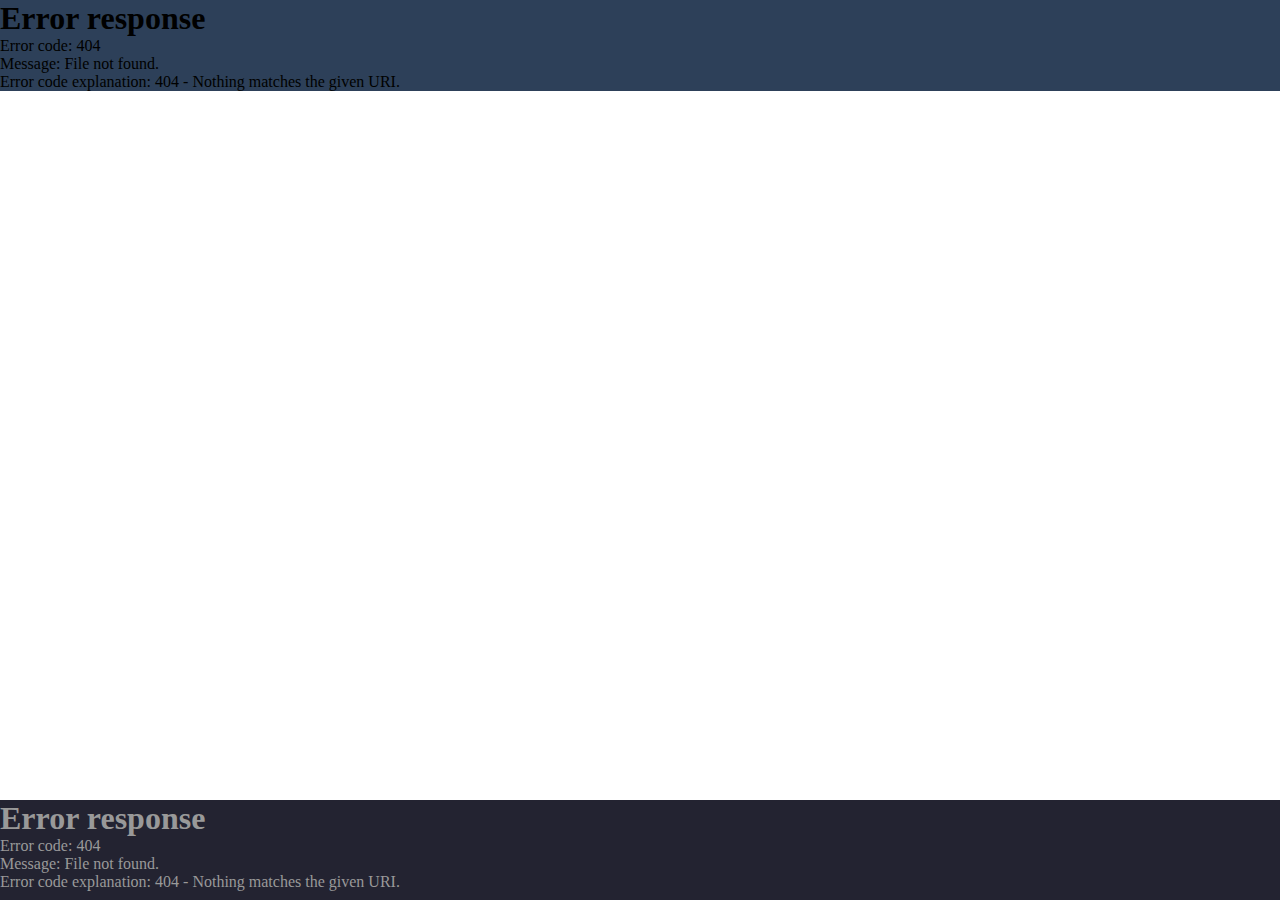
==== games.html @ 42f0d4dd "Create games.html" ====
<!doctype html>
<html>
	<head>

		<title>Games</title>		
		<meta charset="UTF-8">
		<link rel="stylesheet" href="css/style.css"/>
		<script type="text/javascript" src="js/script.js"></script>
		
	</head>
	<body>
	
		<header></header>
		<section></section>
		<footer></footer>	
				
	</body>
</html>
---- css/style.css ----
*{
	margin: 0;
	padding: 0;
}

html{ height:100%; }

body{
	min-height:100%;
	padding:0;
	margin:0;
	position:relative;
	background: #ffffff;
}

body::after{
	content:'';
	display:block;
	height:100px;
}

.cleaner{
	clear: both;
}

header{
	background: #2D4059;//#222222
}

header .wrap_header{
	width: 780px;
	margin: 0 auto;
	padding: 10px 0;
	display: table;
}

.wrap_header .wrap_logo{
	background: #EA5455;
	display: table-cell;
	padding: 10px 20px;
}
.wrap_header .wrap_space{
	display: table-cell;
	padding: 0 10px;
}
.wrap_header .wrap_nav{
	display: table-cell;
  vertical-align: middle;
}
.wrap_header .wrap_nav nav{
	list-style-type: none;
  overflow: hidden;
}
.wrap_header .wrap_nav li{
	float: left;
}
.wrap_header .wrap_nav li a{
	color: #fff;
  padding: 10px 25px;
  text-decoration: none;
	font-size: 17px;
	display: block;
}
.wrap_header .wrap_nav li a.active_btn{
	background-color: #F07B3F;//#FF8B00
}

footer{ 
  position:absolute; 
  bottom:0; 
  width:100%; 
  height:100px; 
  background-color:#232331; 
  color: #999999; 
}
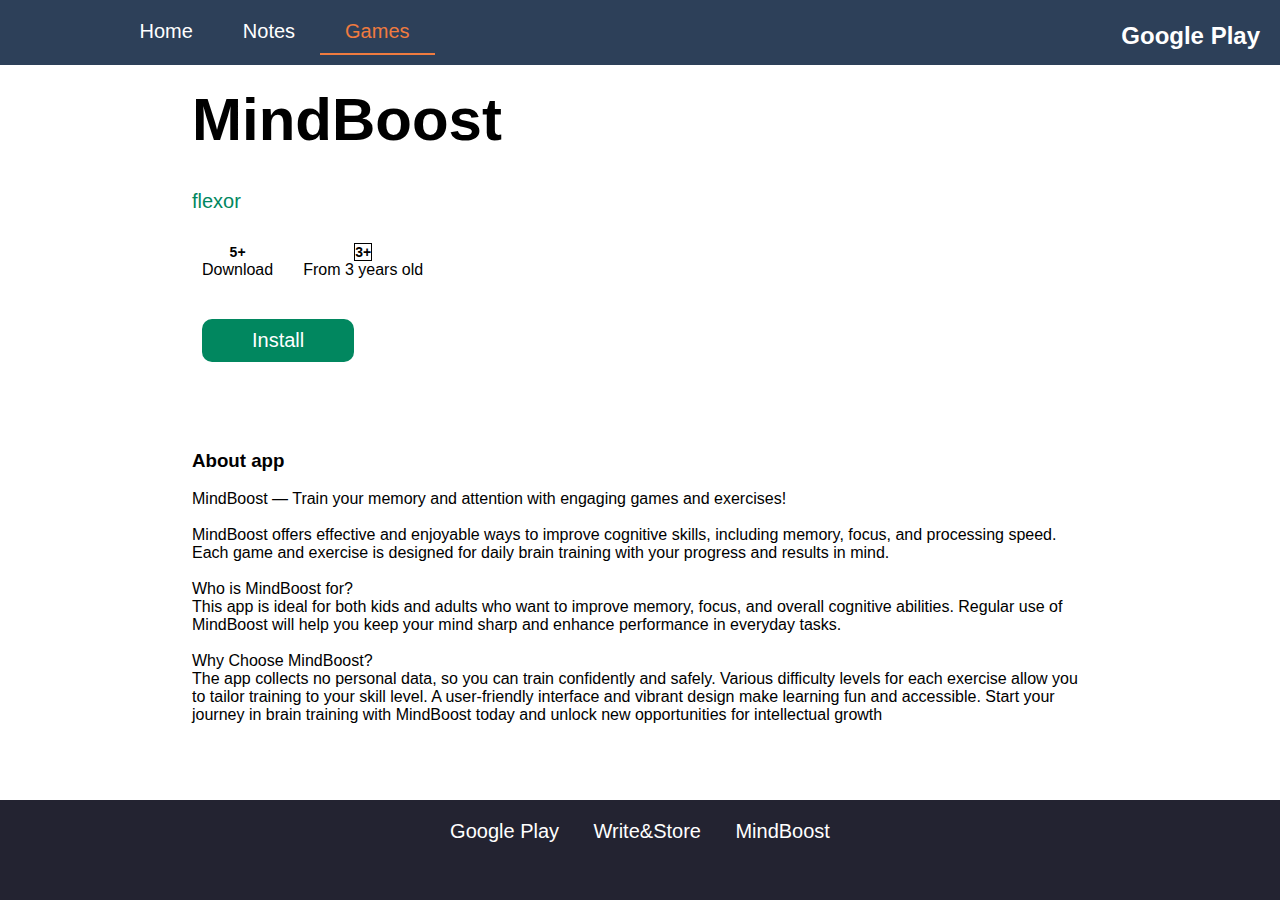
==== commit 9086a931: "Add files via upload" ====
--- a/games.html
+++ b/games.html
@@ -1,18 +1,18 @@
-<!doctype html>
-<html>
-	<head>
-
-		<title>Games</title>		
-		<meta charset="UTF-8">
-		<link rel="stylesheet" href="css/style.css"/>
-		<script type="text/javascript" src="js/script.js"></script>
-		
-	</head>
-	<body>
-	
-		<header></header>
-		<section></section>
-		<footer></footer>	
-				
-	</body>
-</html>
+<!doctype html>
+<html>
+	<head>
+
+		<title>Games</title>		
+		<meta charset="UTF-8">
+		<link rel="stylesheet" href="css/style.css"/>
+		<script type="text/javascript" src="js/script.js"></script>
+		
+	</head>
+	<body>
+	
+		<header></header>
+		<section></section>
+		<footer></footer>	
+				
+	</body>
+</html>--- a/css/style.css
+++ b/css/style.css
@@ -1,75 +1,124 @@
-*{
-	margin: 0;
-	padding: 0;
-}
-
-html{ height:100%; }
-
-body{
-	min-height:100%;
-	padding:0;
-	margin:0;
-	position:relative;
-	background: #ffffff;
-}
-
-body::after{
-	content:'';
-	display:block;
-	height:100px;
-}
-
-.cleaner{
-	clear: both;
-}
-
-header{
-	background: #2D4059;//#222222
-}
-
-header .wrap_header{
-	width: 780px;
-	margin: 0 auto;
-	padding: 10px 0;
-	display: table;
-}
-
-.wrap_header .wrap_logo{
-	background: #EA5455;
-	display: table-cell;
-	padding: 10px 20px;
-}
-.wrap_header .wrap_space{
-	display: table-cell;
-	padding: 0 10px;
-}
-.wrap_header .wrap_nav{
-	display: table-cell;
-  vertical-align: middle;
-}
-.wrap_header .wrap_nav nav{
-	list-style-type: none;
-  overflow: hidden;
-}
-.wrap_header .wrap_nav li{
-	float: left;
-}
-.wrap_header .wrap_nav li a{
-	color: #fff;
-  padding: 10px 25px;
-  text-decoration: none;
-	font-size: 17px;
-	display: block;
-}
-.wrap_header .wrap_nav li a.active_btn{
-	background-color: #F07B3F;//#FF8B00
-}
-
-footer{ 
-  position:absolute; 
-  bottom:0; 
-  width:100%; 
-  height:100px; 
-  background-color:#232331; 
-  color: #999999; 
-}
+*{
+	margin: 0;
+	padding: 0;
+}
+
+html{ height:100%; }
+
+body{
+	min-height:100%;
+	padding:0;
+	margin:0;
+	position:relative;
+	background: #ffffff;
+	font-family: Arial, sans-serif;
+}
+
+body::after{
+	content:'';
+	display:block;
+	height:100px;
+}
+
+.cleaner{
+	clear: both;
+}
+
+header{
+
+}
+
+header .wrap_header{
+	background: #2D4059;
+	padding: 10px 20px;
+}
+
+.wrap_header .wrap_logo{
+	display: inline-block;
+	vertical-align: middle;
+}
+.wrap_header .wrap_logo img{
+	width: 70px;
+	display: block;
+	border-radius: 35px;
+}
+.wrap_header .wrap_nav{
+	display: inline-block;
+	margin-left: 20px;
+	vertical-align: middle;
+}
+.wrap_header .wrap_nav nav{
+	list-style-type: none;
+	overflow: hidden;
+}
+.wrap_header .wrap_nav li{
+	float: left;
+}
+.wrap_header .wrap_nav li a{
+	color: #fff;
+	padding: 10px 25px;
+	text-decoration: none;
+	font-size: 20px;
+	display: block;
+}
+.wrap_header .wrap_nav li a.active_btn{
+	border-bottom: 2px solid #F07B3F;
+	color: #F07B3F;
+}
+
+.wrap_header .wrap_gp_logo{
+	display: inline-block;
+	float: right;
+	margin-top: 12px;
+}
+.wrap_header .wrap_gp_logo:hover{
+	cursor: pointer;
+}
+.wrap_header .wrap_gp_logo img{
+	width: 50px;
+	display: inline-block;
+  line-height: 0;
+	vertical-align: middle;
+	margin-right: 10px;
+}
+.wrap_header .wrap_gp_logo h2{
+	display: inline-block;
+    vertical-align: middle;
+	color: #fff;
+}
+
+section{
+	/*background-image: url('../imgs/dev_512.png') no-repeat;
+	background-size: cover;
+	background-position: center;*/
+}
+
+footer{
+  position:absolute;
+  bottom:0;
+  width:100%;
+  height:100px;
+  background-color:#232331;
+}
+
+footer .wrap_footer{
+	/*background-color:#4e4e5a;*/
+	padding: 10px 20px;
+	text-align: center;
+	margin-top: 10px;
+}
+
+footer .wrap_footer nav{
+	list-style-type: none;
+	overflow: hidden;
+}
+footer .wrap_footer li{
+	display: inline-block;
+    list-style: none;
+    margin: 0 15px;
+}
+footer .wrap_footer li a{
+	color: #fff;
+	text-decoration: none;
+	font-size: 20px;
+}
